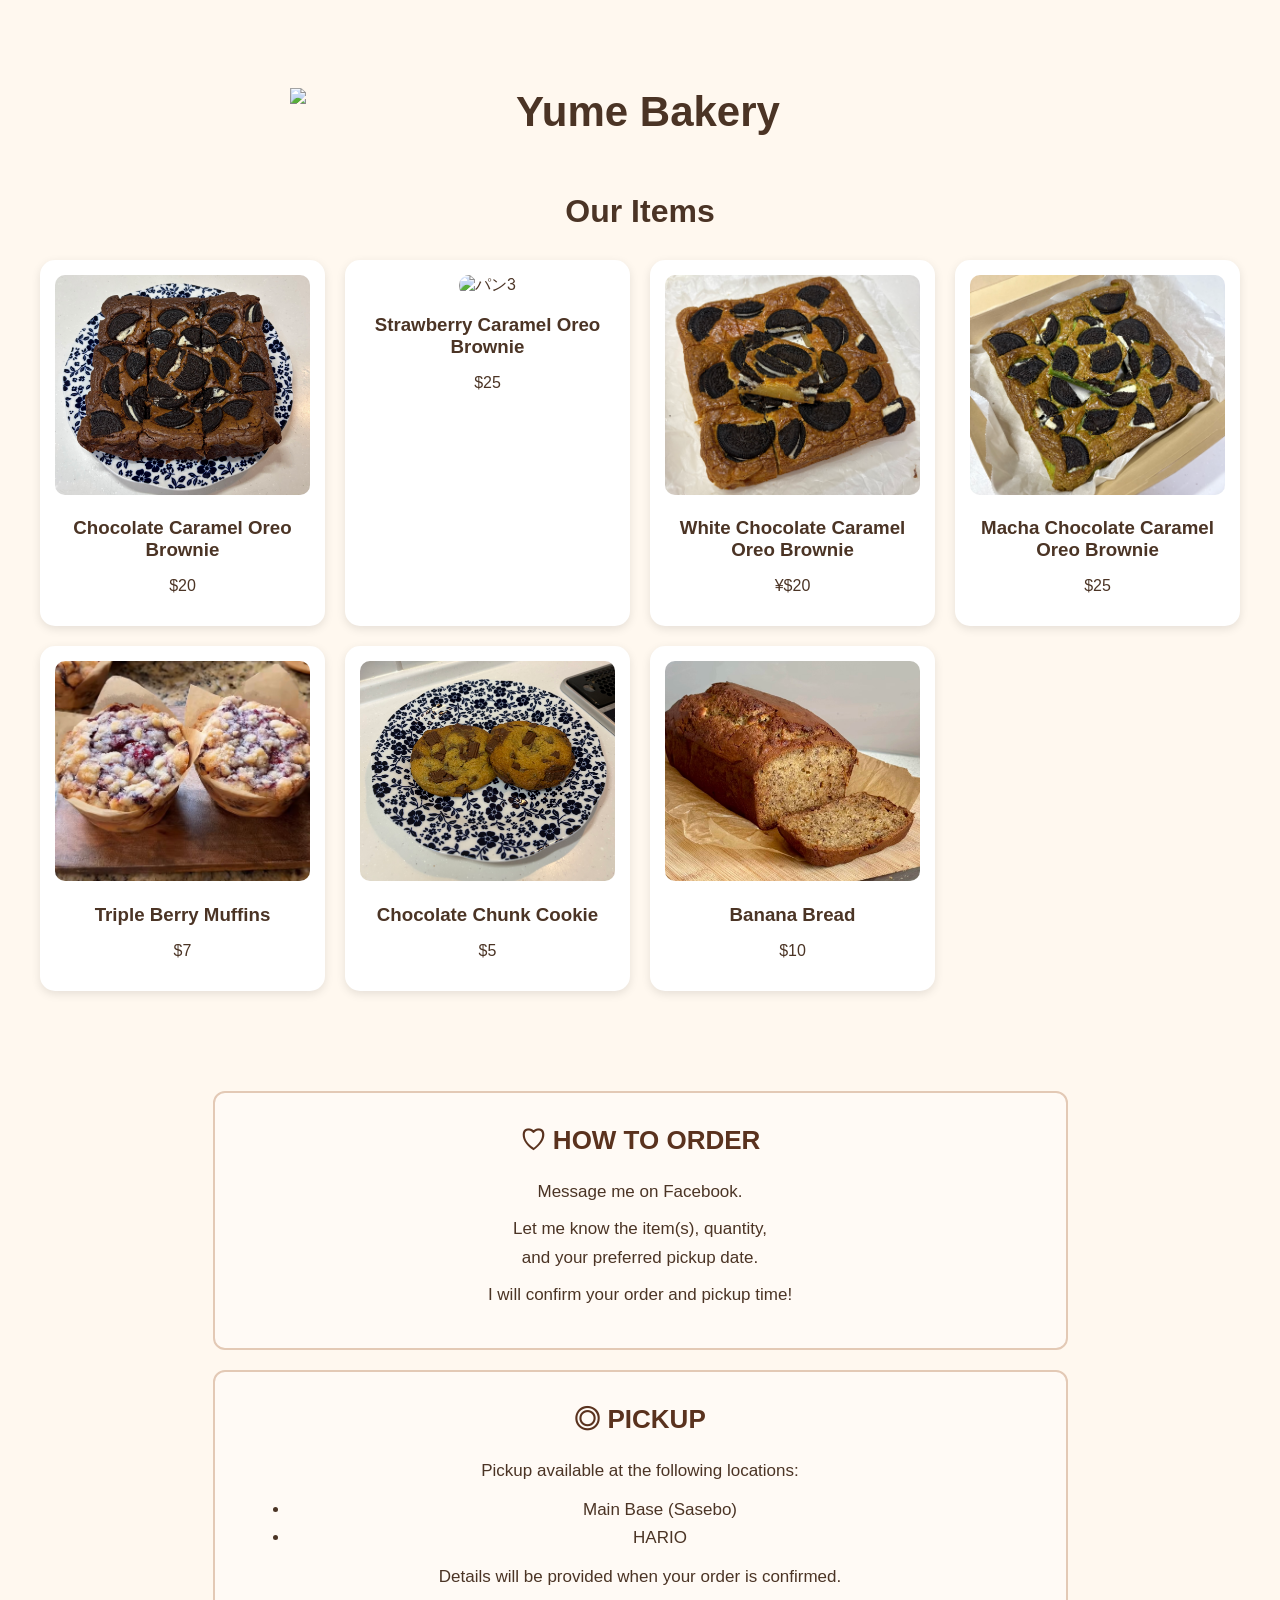
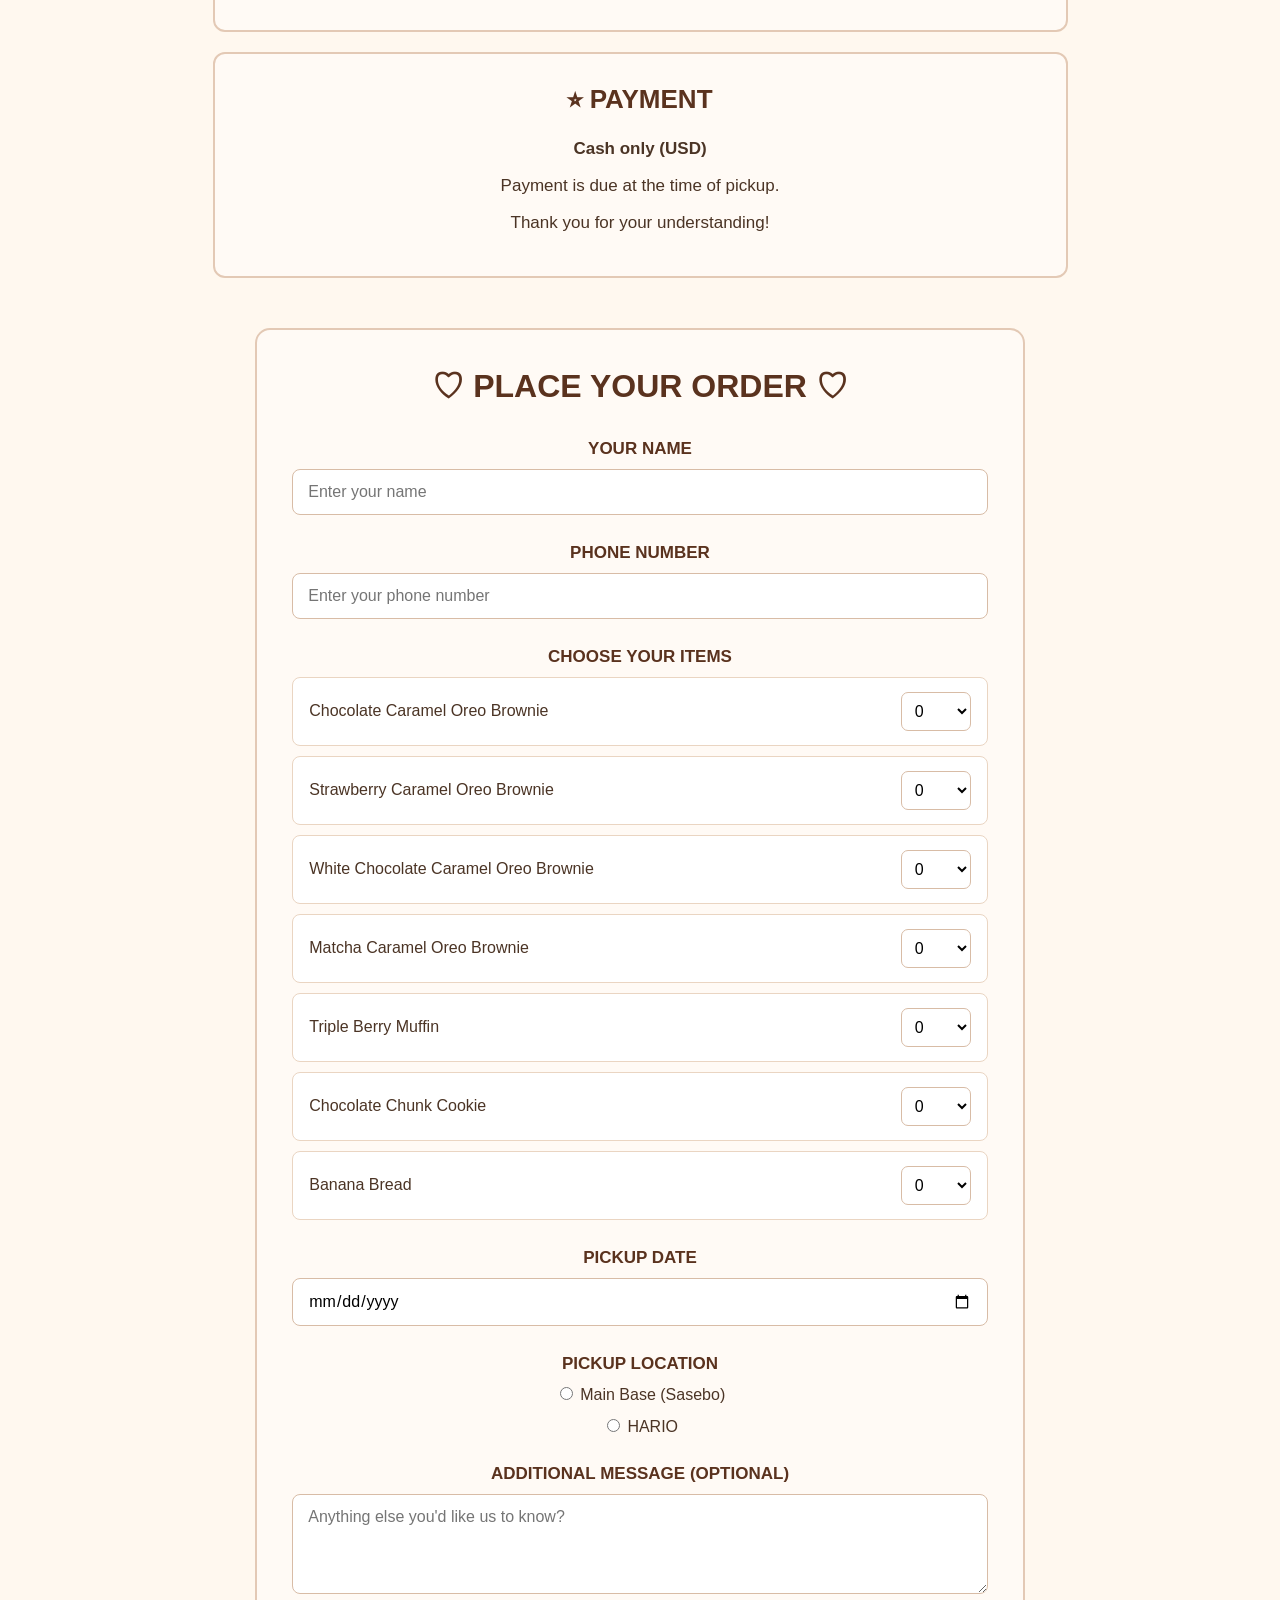
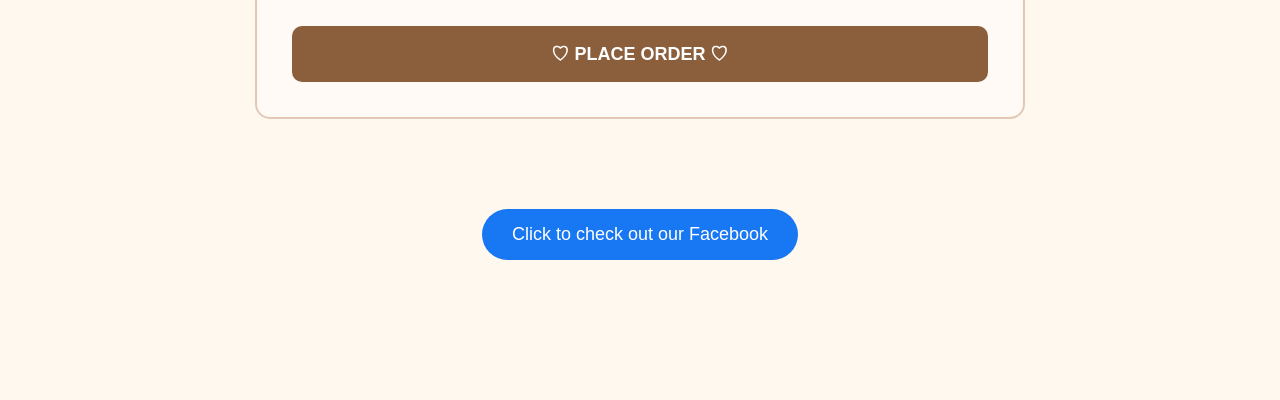
==== index.html @ b006ad9f "Add files via upload" ====
<!DOCTYPE html>

<html lang="ja">

<head>

    <meta charset="UTF-8">

    <meta name="viewport" content="width=device-width, initial-scale=1.0">

    <title>My Bakery</title>

    <!-- style.cssを読み込む -->
    <link rel="stylesheet" href="style.css">

</head>


<body>


    <!-- =====================
         お店のトップ
    ====================== -->

    <header>

        <h1>
             <img src="yume-logo.png" alt="Yume Bakery">
        </h1>
    </header>



    <!-- =====================
         商品一覧
    ====================== -->

    <section class="products">
        <section class="products">

            <h2>Our Items</h2>
        
            <div class="product-grid">
        
                <div class="product">
                    <img src="bread2-web.jpg" alt="パン2">
                    <h3>Chocolate Caramel Oreo Brownie</h3>
                    <p>$20</p>
                </div>
        
                <div class="product">
                    <img src="bread3-web.jpg" alt="パン3">
                    <h3>Strawberry Caramel Oreo Brownie</h3>
                    <p>$25</p>
                </div>
        
                <div class="product">
                    <img src="bread4-web.jpg" alt="パン4">
                    <h3>White Chocolate Caramel Oreo Brownie</h3>
                    <p>¥$20</p>
                </div>
        
                <div class="product">
                    <img src="bread5-web.jpg" alt="パン5">
                    <h3>Macha Chocolate Caramel Oreo Brownie</h3>
                    <p>$25</p>
                </div>

                 <div class="product">
                     <img src="bread6-web.jpg" alt="パン6">
                     <h3>Triple Berry Muffins</h3>
                     <p>$7</p>
                 </div>

                <div class="product">
                     <img src="bread7-web.jpg" alt="パン7">
                     <h3>Chocolate Chunk Cookie</h3>
                     <p>$5</p>
                 </div>

                <div class="product">
                     <img src="bread8-web.jpg" alt="パン8">
                     <h3>Banana Bread</h3>
                     <p>$10</p>
                 </div>
        
            </div>
        
        </section>

        <!-- =========================
     お店について・注文方法
========================== -->

<!-- =========================
     Order Information
========================= -->

<section class="order-info">


    <!-- HOW TO ORDER -->

    <section class="order-info">

    <div class="info-box">
        <h2>♡ HOW TO ORDER</h2>

        <p>Message me on Facebook.</p>
        <p>Let me know the item(s), quantity,<br>
        and your preferred pickup date.</p>
        <p>I will confirm your order and pickup time!</p>
    </div>

    <div class="info-box">
        <h2>◎ PICKUP</h2>

        <p>Pickup available at the following locations:</p>

        <ul>
            <li>Main Base (Sasebo)</li>
            <li>HARIO</li>
        </ul>

        <p>Details will be provided when your order is confirmed.</p>
    </div>

    <div class="info-box">
        <h2>⭐︎ PAYMENT</h2>

        <p><strong>Cash only (USD)</strong></p>
        <p>Payment is due at the time of pickup.</p>
        <p>Thank you for your understanding!</p>
    </div>

    <!-- =========================
     PLACE YOUR ORDER
========================= -->

<section class="order-form-section">

    <h2 class="order-form-title">♡ PLACE YOUR ORDER ♡</h2>

    <form class="order-form" action="https://formspree.io/f/xqpzboqq" method="POST">
        <input type="hidden" name="_next" value="https://yumebakery.netlify.app/thanks.html">
        <!-- Name -->
        <div class="form-group">
            <label for="customer-name">YOUR NAME</label>

            <input
                type="text"
                id="customer-name"
                name="customer-name"
                placeholder="Enter your name"
                required
            >
        </div>


        <!-- Phone -->
        <div class="form-group">
            <label for="phone">PHONE NUMBER</label>

            <input
                type="tel"
                id="phone"
                name="phone"
                placeholder="Enter your phone number"
                required
            >
        </div>


        <!-- Products -->
        <div class="form-group">

            <label>CHOOSE YOUR ITEMS</label>

            <div class="product-order">

                <!-- 1 -->
                <div class="order-item">
                    <span>
                        Chocolate Caramel Oreo Brownie
                    </span>

                    <select name="chocolate-caramel-oreo-brownie">
                        <option value="0">0</option>
                        <option value="1">1</option>
                        <option value="2">2</option>
                        <option value="3">3</option>
                        <option value="4">4</option>
                        <option value="5">5</option>
                        <option value="6">6</option>
                        <option value="7">7</option>
                        <option value="8">8</option>
                        <option value="9">9</option>
                        <option value="10">10</option>
                    </select>
                </div>


                <!-- 2 -->
                <div class="order-item">
                    <span>
                        Strawberry Caramel Oreo Brownie
                    </span>

                    <select name="strawberry-caramel-oreo-brownie">
                        <option value="0">0</option>
                        <option value="1">1</option>
                        <option value="2">2</option>
                        <option value="3">3</option>
                        <option value="4">4</option>
                        <option value="5">5</option>
                        <option value="6">6</option>
                        <option value="7">7</option>
                        <option value="8">8</option>
                        <option value="9">9</option>
                        <option value="10">10</option>
                    </select>
                </div>


                <!-- 3 -->
                <div class="order-item">
                    <span>
                        White Chocolate Caramel Oreo Brownie
                    </span>

                    <select name="white-chocolate-caramel-oreo-brownie">
                        <option value="0">0</option>
                        <option value="1">1</option>
                        <option value="2">2</option>
                        <option value="3">3</option>
                        <option value="4">4</option>
                        <option value="5">5</option>
                        <option value="6">6</option>
                        <option value="7">7</option>
                        <option value="8">8</option>
                        <option value="9">9</option>
                        <option value="10">10</option>
                    </select>
                </div>


                <!-- 4 -->
                <div class="order-item">
                    <span>
                        Matcha Caramel Oreo Brownie
                    </span>

                    <select name="matcha-caramel-oreo-brownie">
                        <option value="0">0</option>
                        <option value="1">1</option>
                        <option value="2">2</option>
                        <option value="3">3</option>
                        <option value="4">4</option>
                        <option value="5">5</option>
                        <option value="6">6</option>
                        <option value="7">7</option>
                        <option value="8">8</option>
                        <option value="9">9</option>
                        <option value="10">10</option>
                    </select>
                </div>


                <!-- 5 -->
                <div class="order-item">
                    <span>
                        Triple Berry Muffin
                    </span>

                    <select name="triple-berry-muffin">
                        <option value="0">0</option>
                        <option value="1">1</option>
                        <option value="2">2</option>
                        <option value="3">3</option>
                        <option value="4">4</option>
                        <option value="5">5</option>
                        <option value="6">6</option>
                        <option value="7">7</option>
                        <option value="8">8</option>
                        <option value="9">9</option>
                        <option value="10">10</option>
                    </select>
                </div>


                <!-- 6 -->
                <div class="order-item">
                    <span>
                        Chocolate Chunk Cookie
                    </span>

                    <select name="chocolate-chunk-cookie">
                        <option value="0">0</option>
                        <option value="1">1</option>
                        <option value="2">2</option>
                        <option value="3">3</option>
                        <option value="4">4</option>
                        <option value="5">5</option>
                        <option value="6">6</option>
                        <option value="7">7</option>
                        <option value="8">8</option>
                        <option value="9">9</option>
                        <option value="10">10</option>
                    </select>
                </div>


                <!-- 7 -->
                <div class="order-item">
                    <span>
                        Banana Bread
                    </span>

                    <select name="banana-bread">
                        <option value="0">0</option>
                        <option value="1">1</option>
                        <option value="2">2</option>
                        <option value="3">3</option>
                        <option value="4">4</option>
                        <option value="5">5</option>
                        <option value="6">6</option>
                        <option value="7">7</option>
                        <option value="8">8</option>
                        <option value="9">9</option>
                        <option value="10">10</option>
                    </select>
                </div>

            </div>
        </div>


        <!-- Pickup Date -->
        <div class="form-group">

            <label for="pickup-date">
                PICKUP DATE
            </label>

            <input
                type="date"
                id="pickup-date"
                name="pickup-date"
                required
            >

        </div>


        <!-- Pickup Location -->
        <div class="form-group">

            <label>
                PICKUP LOCATION
            </label>

            <div class="location-options">

                <label>
                    <input
                        type="radio"
                        name="pickup-location"
                        value="Main Base (Sasebo)"
                        required
                    >
                    Main Base (Sasebo)
                </label>

                <label>
                    <input
                        type="radio"
                        name="pickup-location"
                        value="HARIO"
                    >
                    HARIO
                </label>

            </div>

        </div>


        <!-- Message -->
        <div class="form-group">

            <label for="message">
                ADDITIONAL MESSAGE (OPTIONAL)
            </label>

            <textarea
                id="message"
                name="message"
                rows="4"
                placeholder="Anything else you'd like us to know?"
            ></textarea>

        </div>


        <!-- Submit -->
        <button
            type="submit"
            class="order-submit-button"
        >
            ♡ PLACE ORDER ♡
        </button>

    </form>

</section>

</section>

</div>


        <!-- Facebook -->

        <a
            href="https://www.facebook.com/1BxWvFhLKN/?mibextid=wwXlfr"
            target="_blank"
            class="facebook"
        >
            Click to check out our Facebook
        </a>


    </section>

<script>
const form = document.querySelector(".order-form");

form.addEventListener("submit", async function(event) {
    event.preventDefault();

    const formData = new FormData(form);

    const response = await fetch(form.action, {
        method: "POST",
        body: formData,
        headers: {
            "Accept": "application/json"
        }
    });

    if (response.ok) {
        window.location.href = "https://yumebakery.netlify.app/thanks.html";
    } else {
        alert("Something went wrong. Please try again.");
    }
});
</script>
</body>

</html>
---- style.css ----
/* =========================
   ベーカリー全体
========================= */

body {
    margin: 0;
    font-family: Arial, sans-serif;
    background-color: #fff8ef;
    color: #4b3425;
}


/* =========================
   ヘッダー
========================= */

header {
    text-align: center;
    padding: 60px 20px 40px;
}

h1 {
    font-size: 42px;
    margin-bottom: 10px;
}

.subtitle {
    font-size: 18px;
}


/* =========================
   パンの商品一覧
========================= */

.products {
    padding: 50px 20px;
    text-align: center;
}

.products h2 {
    font-size: 32px;
    margin-bottom: 30px;
}


/* パンを横に並べる */

.product-grid {
    display: grid;
    grid-template-columns: repeat(4, 1fr);
    gap: 20px;
    max-width: 1200px;
    margin: 0 auto;
}


/* 1つの商品 */

.product {
    background-color: white;
    padding: 15px;
    border-radius: 15px;
    box-shadow: 0 3px 10px rgba(0, 0, 0, 0.1);
}


/* 商品写真 */

.product img {
    width: 100%;
    height: 220px;
    object-fit: cover;
    border-radius: 10px;
}


/* 商品名 */

.product h3 {
    margin-bottom: 5px;
}


/* =========================
   Facebookボタン
========================= */

.facebook {
    display: inline-block;
    margin: 40px 0;
    padding: 15px 30px;
    background-color: #1877f2;
    color: white;
    text-decoration: none;
    border-radius: 30px;
    font-size: 18px;
}

.facebook:hover {
    opacity: 0.8;
}


/* =========================
   スマホ用
========================= */

@media (max-width: 700px) {

    h1 {
        font-size: 32px;
    }

    .product-grid {
        grid-template-columns: 1fr;
    }

    .product img {
        height: auto;
    }

 /* =========================
   HOW TO ORDER / PICKUP / PAYMENT
========================= */

/* ===== Order Information ===== */

.order-info {
    width: 90%;
    max-width: 950px;
    margin: 50px auto;
}

/* 四角い枠 */
.order-info .info-box {
    display: block;

    width: 100%;
    box-sizing: border-box;

    background: #fffaf5;

    border: 2px solid #e3c9b5;
    border-radius: 12px;

    padding: 28px 35px;
    margin: 18px 0;
}

/* 見出し */
.order-info .info-box h2 {
    margin: 0 0 18px 0;

    color: #5a321e;
    font-size: 25px;
}

/* 文章 */
.order-info .info-box p {
    color: #4b3425;
    font-size: 17px;
    line-height: 1.7;
    margin: 8px 0;
}

/* 箇条書き */
.order-info .info-box ul {
    margin: 10px 0;
}

.order-info .info-box li {
    color: #4b3425;
    font-size: 17px;
    line-height: 1.7;
}

/* スマホ */
@media (max-width: 700px) {

    .order-info {
        width: 92%;
    }

    .order-info .info-box {
        padding: 22px 20px;
    }

    .order-info .info-box h2 {
        font-size: 21px;
    }

    .order-info .info-box p,
    .order-info .info-box li {
        font-size: 16px;
    }
}
}

/* ===== YUME BAKERY ORDER BOX ===== */

.order-info {
    width: 90%;
    max-width: 950px;
    margin: 50px auto;
}

.order-info .info-box {
    width: 100%;
    box-sizing: border-box;

    background: #fffaf5;

    border: 2px solid #e3c9b5 !important;
    border-radius: 12px;

    padding: 30px 35px;
    margin: 20px 0;
}

.order-info .info-box h2 {
    margin: 0 0 20px 0;

    color: #5a321e;
    font-size: 26px;
}

.order-info .info-box p {
    color: #4b3425;
    font-size: 17px;
    line-height: 1.7;
    margin: 8px 0;
}

.order-info .info-box ul {
    margin: 10px 0;
}

.order-info .info-box li {
    color: #4b3425;
    font-size: 17px;
    line-height: 1.7;
}


/* スマホ */

@media (max-width: 700px) {

    .order-info {
        width: 92%;
    }

    .order-info .info-box {
        padding: 22px 20px;
    }

    .order-info .info-box h2 {
        font-size: 21px;
    }

    .order-info .info-box p,
    .order-info .info-box li {
        font-size: 16px;
    }
}

/* Yume Bakery ロゴの大きさ */
     header h1 img {
         width: 60%;
         max-width: 700px;
         height: auto;
         display: block;
         margin: 0 auto;
     }

/* Welcome と Our Items の間を調整 */
     header {
         padding-bottom: 0;
     }

     .subtitle {
         margin-bottom: -40px;
     }

     .products {
         margin-top: -40px;
     }

     /* =========================
   PLACE YOUR ORDER
========================= */

.order-form-section {
    width: 90%;
    max-width: 950px;

    margin: 50px auto;
    padding: 35px;

    box-sizing: border-box;

    background: #fffaf5;

    border: 2px solid #e3c9b5;
    border-radius: 15px;
}


/* タイトル */

.order-form-title {
    text-align: center;

    color: #5a321e;

    font-size: 28px;

    margin-top: 0;
    margin-bottom: 35px;
}


/* 各入力部分 */

.form-group {
    margin-bottom: 28px;
}


/* ラベル */

.form-group > label {
    display: block;

    color: #5a321e;

    font-size: 17px;
    font-weight: bold;

    margin-bottom: 10px;
}


/* 名前・電話番号・日付 */

.form-group input[type="text"],
.form-group input[type="tel"],
.form-group input[type="date"],
.form-group textarea {

    width: 100%;

    box-sizing: border-box;

    padding: 13px 15px;

    border: 1px solid #d8bca6;
    border-radius: 8px;

    background: white;

    font-size: 16px;

    font-family: inherit;
}


/* 商品一覧 */

.product-order {
    display: flex;

    flex-direction: column;

    gap: 10px;
}


/* 商品1個分 */

.order-item {

    display: flex;

    justify-content: space-between;
    align-items: center;

    gap: 20px;

    padding: 14px 16px;

    background: white;

    border: 1px solid #ead5c2;
    border-radius: 8px;

    box-sizing: border-box;
}


/* 商品名 */

.order-item span {

    color: #4b3425;

    font-size: 16px;

    line-height: 1.4;
}


/* 個数 */

.order-item select {

    min-width: 70px;

    padding: 9px;

    border: 1px solid #d8bca6;
    border-radius: 7px;

    background: white;

    font-size: 16px;
}


/* Pickup場所 */

.location-options {

    display: flex;

    flex-direction: column;

    gap: 12px;
}

.location-options label {

    color: #4b3425;

    font-size: 16px;
}


/* 送信ボタン */

.order-submit-button {

    display: block;

    width: 100%;

    padding: 16px;

    border: none;

    border-radius: 10px;

    background: #8b5e3c;

    color: white;

    font-size: 18px;

    font-weight: bold;

    cursor: pointer;

    font-family: inherit;
}


/* マウスを乗せたとき */

.order-submit-button:hover {

    opacity: 0.85;
}


/* スマホ */

@media (max-width: 700px) {

    .order-form-section {

        width: 92%;

        padding: 22px 18px;

    }

    .order-form-title {

        font-size: 23px;

    }

    .order-item {

        align-items: flex-start;

        flex-direction: column;

        gap: 10px;

    }

    .order-item select {

        width: 100%;

    }

}
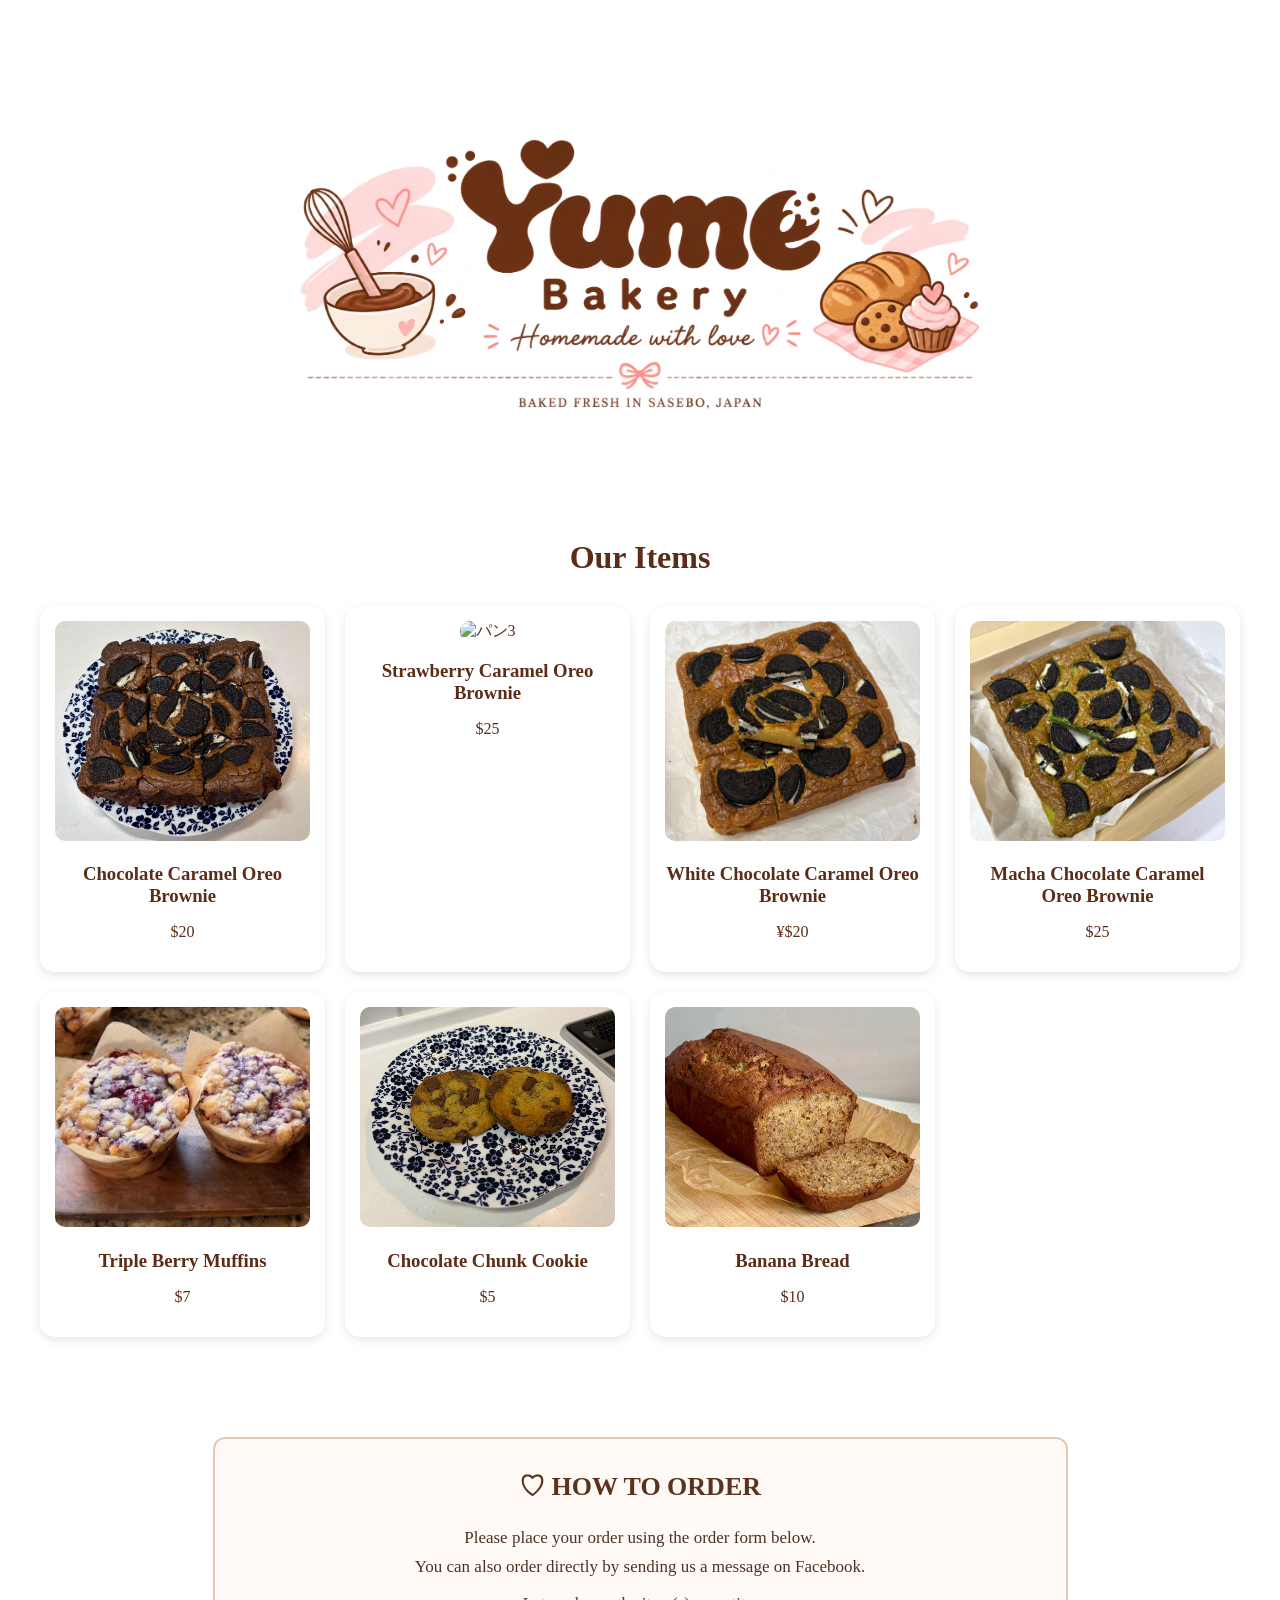
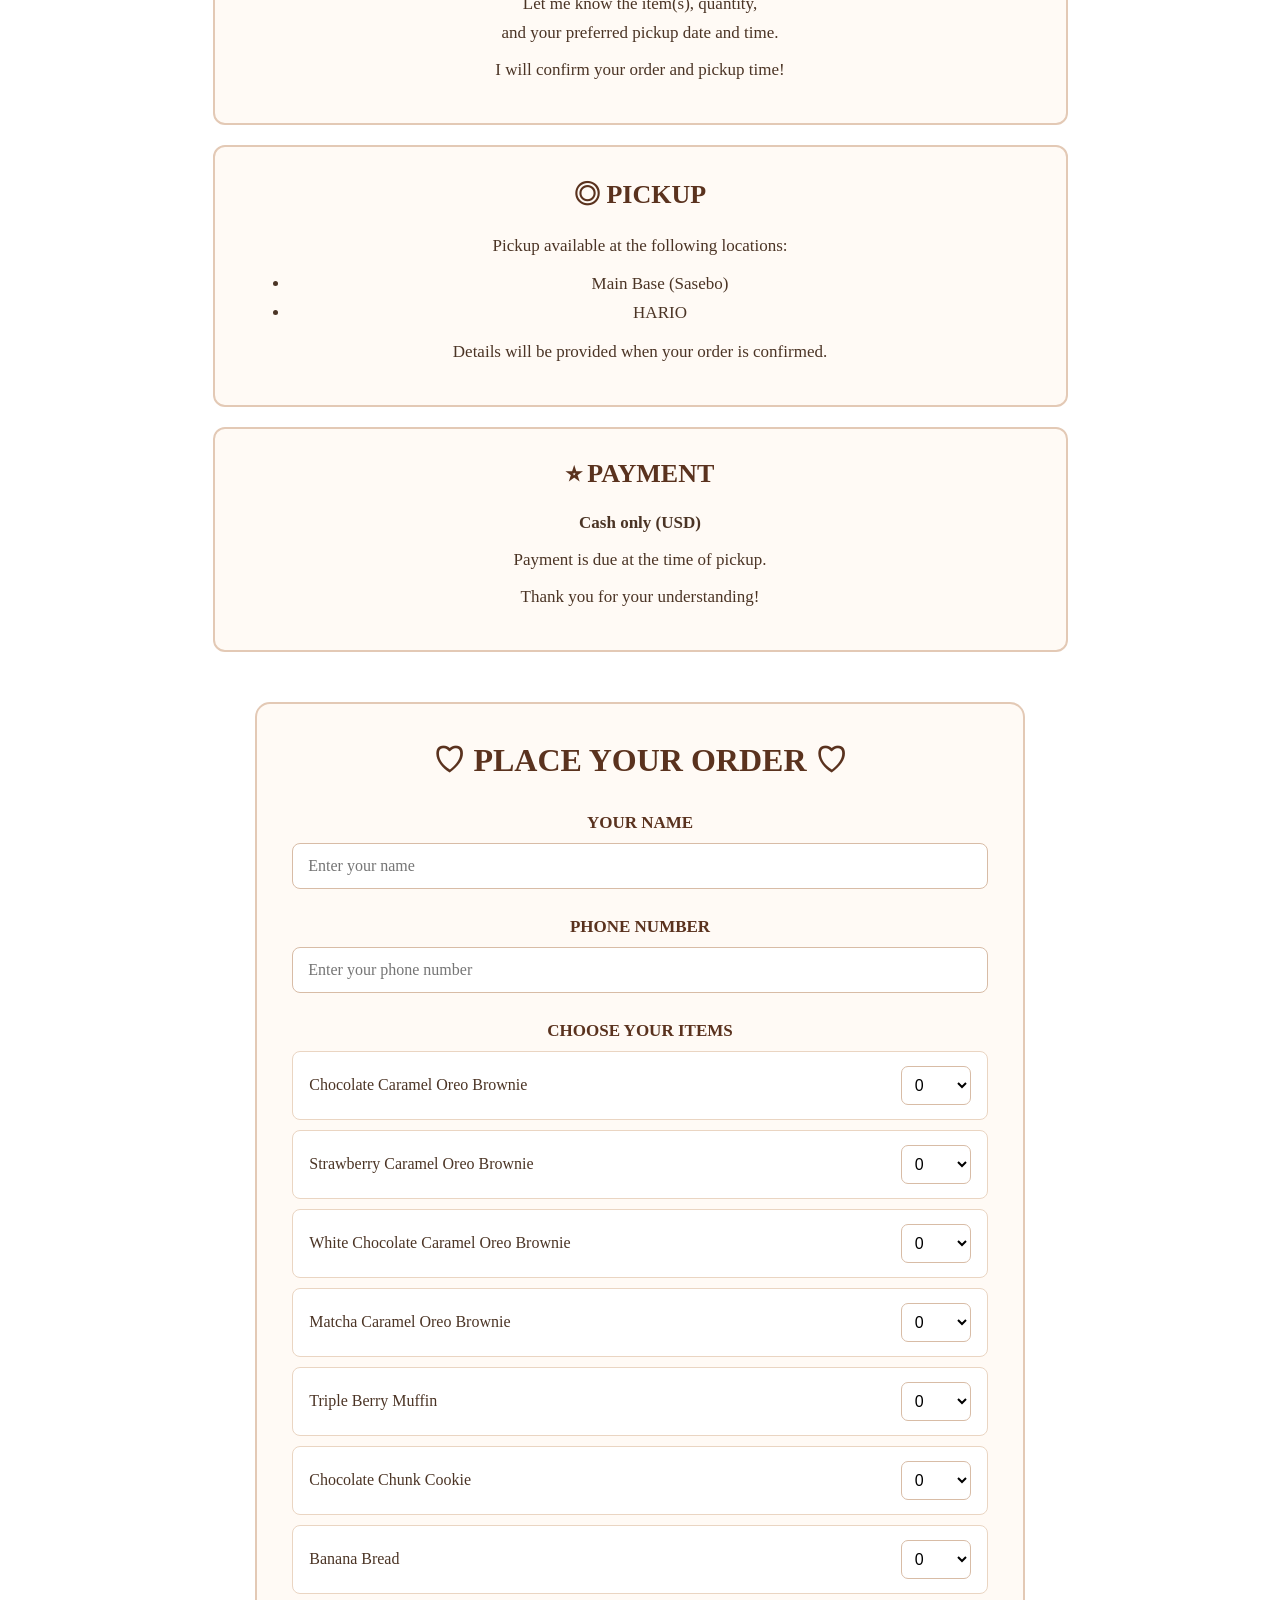
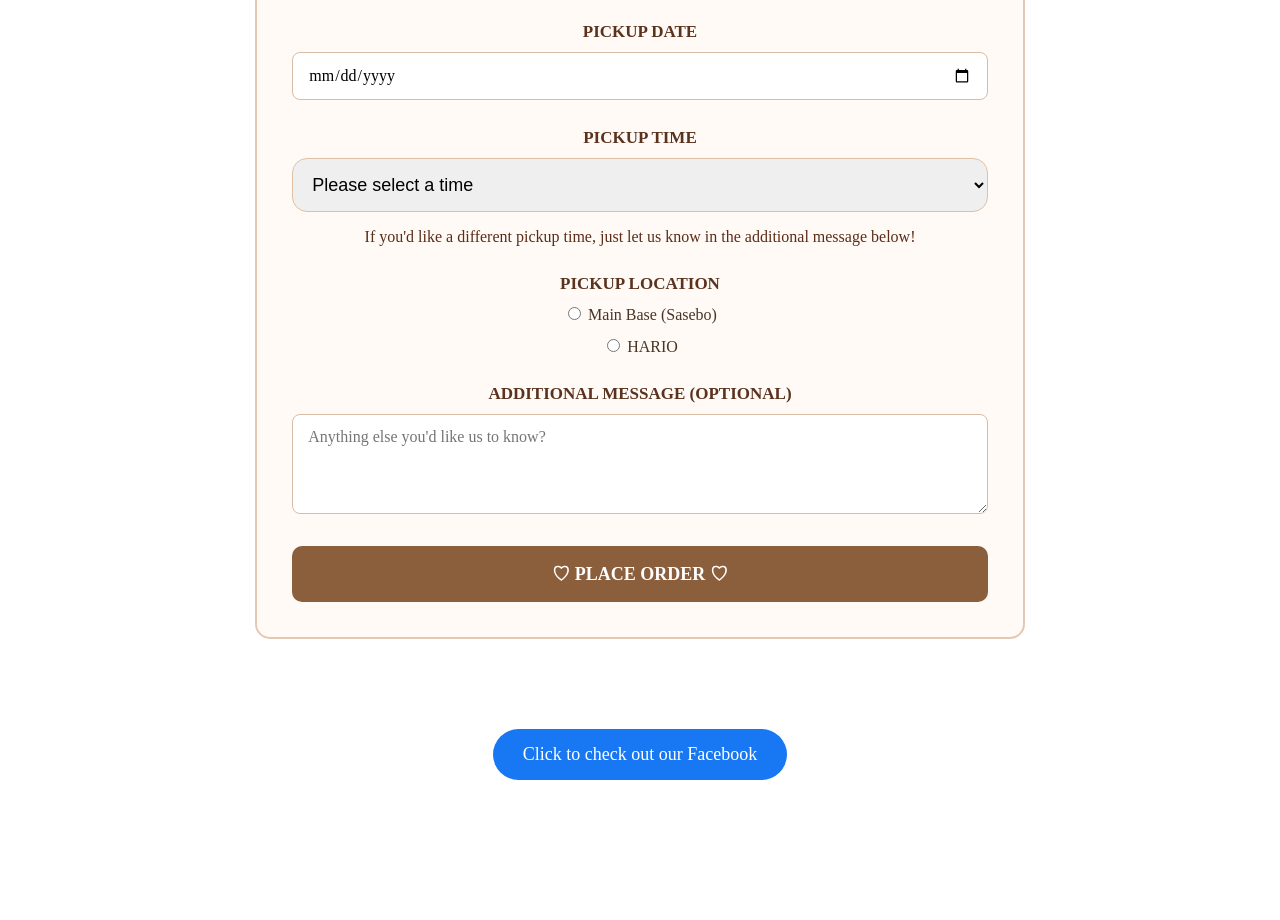
==== commit 9fcebb4d: "Add files via upload" ====
--- a/index.html
+++ b/index.html
@@ -107,9 +107,10 @@
     <div class="info-box">
         <h2>♡ HOW TO ORDER</h2>
 
-        <p>Message me on Facebook.</p>
+        <p>Please place your order using the order form below. <br>You can also order directly by sending us a message on Facebook.
+            </p>
         <p>Let me know the item(s), quantity,<br>
-        and your preferred pickup date.</p>
+        and your preferred pickup date and time.</p>
         <p>I will confirm your order and pickup time!</p>
     </div>
 
@@ -349,6 +350,34 @@
                 name="pickup-date"
                 required
             >
+
+        </div>
+
+        <!-- Pickup Time -->
+        <div class="form-group">
+
+            <label for="pickup-time">
+                PICKUP TIME
+            </label>
+
+            <select
+                id="pickup-time"
+                name="pickup-time"
+                required
+            >
+                <option value="">Please select a time</option>
+                <option value="12:00">12:00 PM</option>
+                <option value="12:30">12:30 PM</option>
+                <option value="13:00">1:00 PM</option>
+                <option value="13:30">1:30 PM</option>
+                <option value="14:00">2:00 PM</option>
+                <option value="14:30">2:30 PM</option>
+                <option value="15:00">3:00 PM</option>
+            </select>
+
+            <p class="time-note">
+                If you'd like a different pickup time, just let us know in the additional message below!
+            </p>
 
         </div>
 
--- a/style.css
+++ b/style.css
@@ -4,11 +4,11 @@
 
 body {
     margin: 0;
-    font-family: Arial, sans-serif;
-    background-color: #fff8ef;
-    color: #4b3425;
-}
-
+    background-image: url("background.png");
+    background-size: 600px auto;
+    background-repeat: repeat;
+    color: #5b2c18;
+}
 
 /* =========================
    ヘッダー
@@ -517,4 +517,14 @@
 
     }
 
+}
+
+/* Pickup Time */
+#pickup-time {
+    width: 100%;
+    padding: 15px;
+    font-size: 18px;
+    box-sizing: border-box;
+    border: 1px solid #dfc0a5;
+    border-radius: 15px;
 }
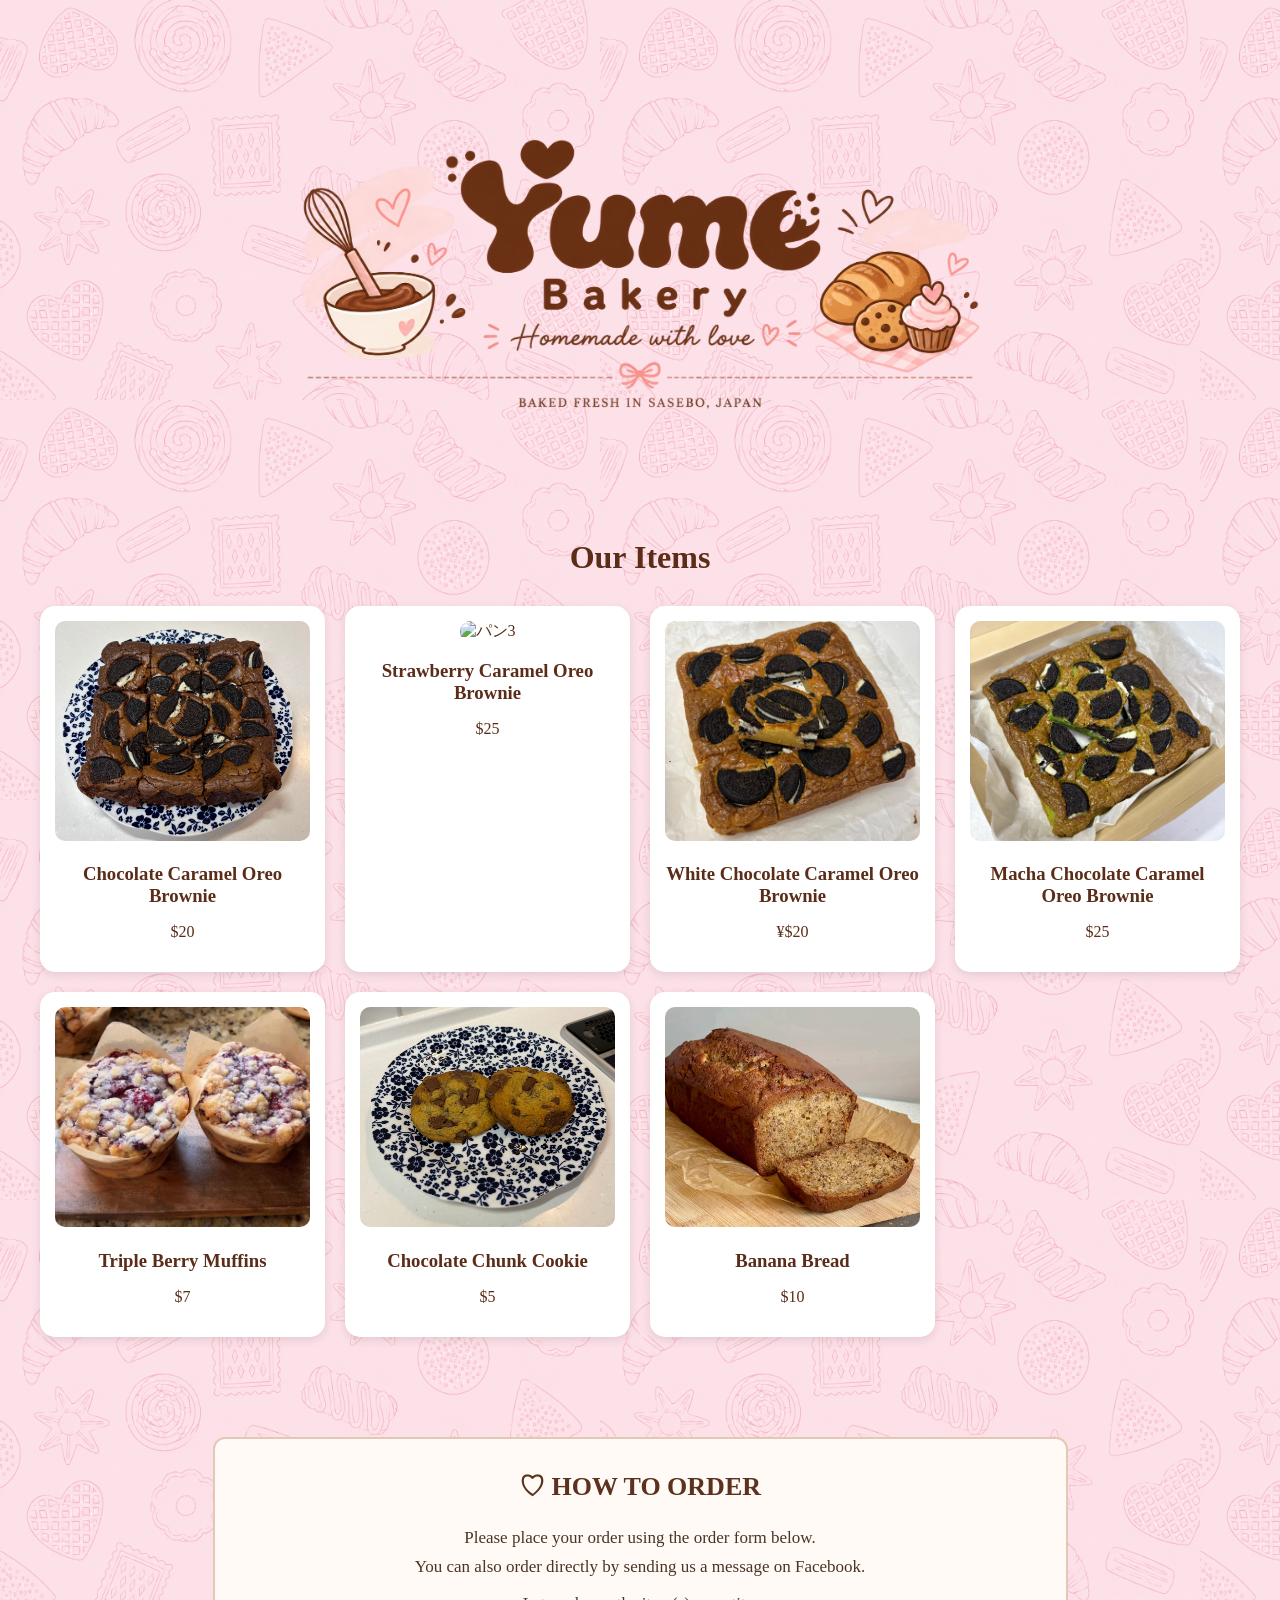
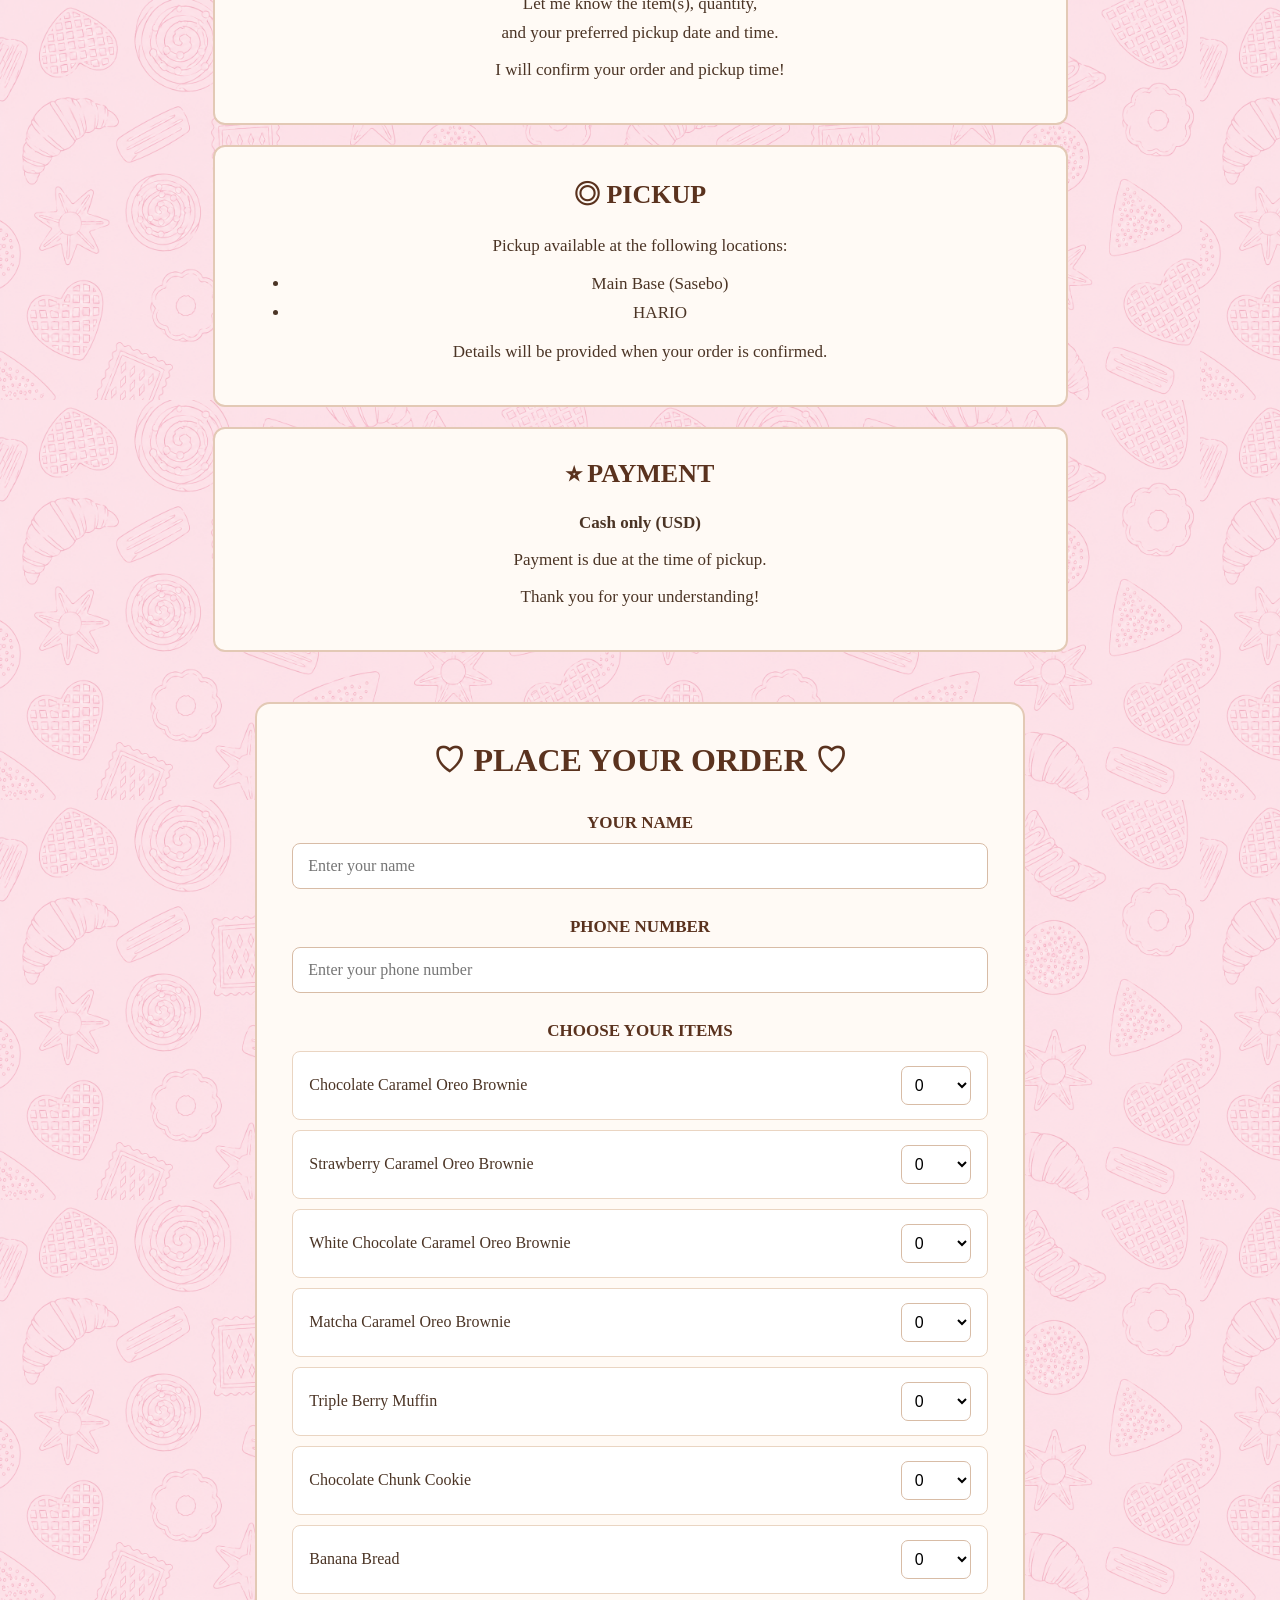
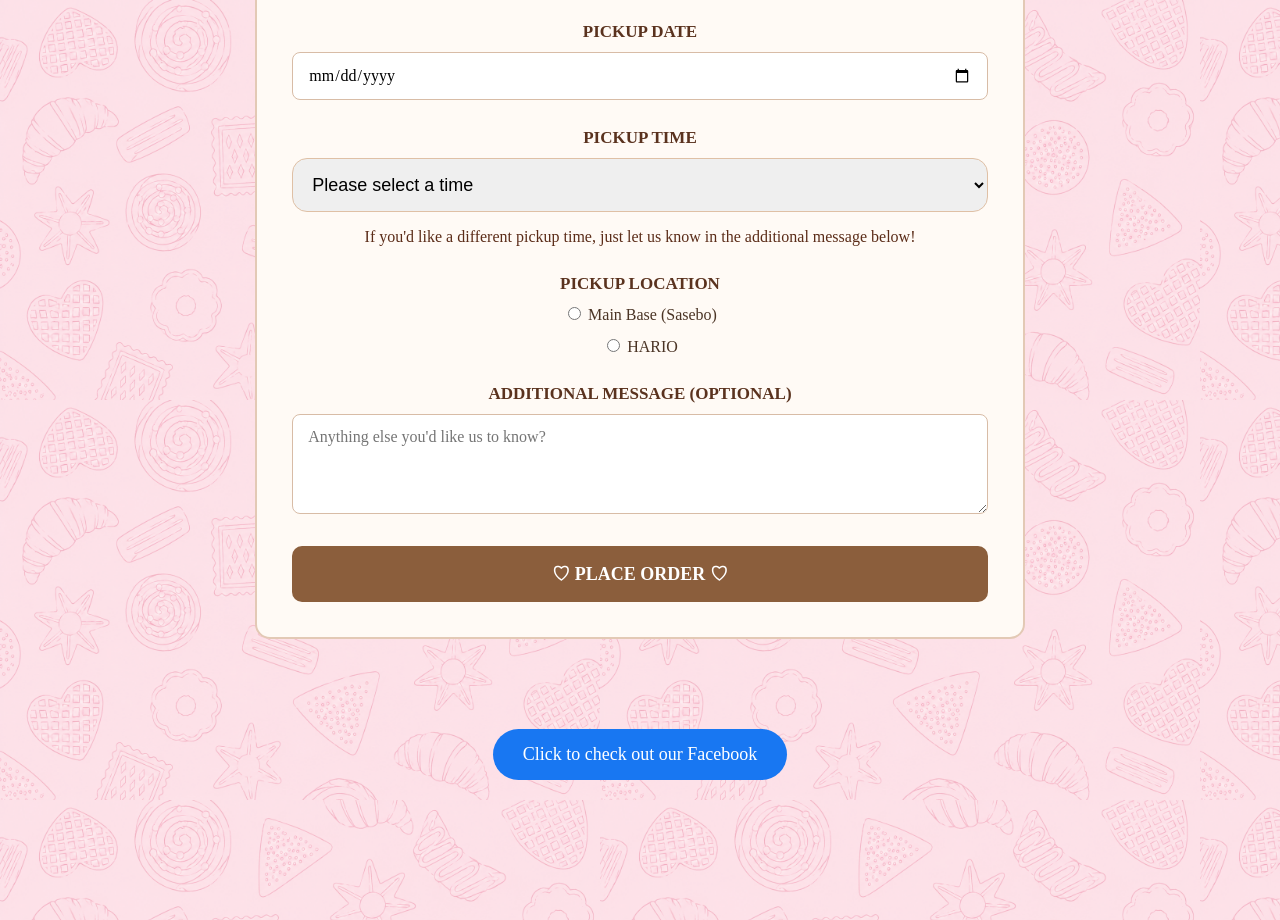
==== commit 0c9d65ec: "Add files via upload" ====
--- a/index.html
+++ b/index.html
@@ -479,7 +479,7 @@
     });
 
     if (response.ok) {
-        window.location.href = "https://yumebakery.netlify.app/thanks.html";
+        window.location.href = "https://yumebakery-japan.github.io/yumebakery/thanks.html";
     } else {
         alert("Something went wrong. Please try again.");
     }
--- a/style.css
+++ b/style.css
@@ -4,7 +4,7 @@
 
 body {
     margin: 0;
-    background-image: url("background.png");
+    background-image: url("background-new.png");
     background-size: 600px auto;
     background-repeat: repeat;
     color: #5b2c18;
@@ -527,4 +527,24 @@
     box-sizing: border-box;
     border: 1px solid #dfc0a5;
     border-radius: 15px;
+}
+
+/* スマホでフォームがはみ出さないようにする */
+input[type="date"],
+select,
+textarea {
+    box-sizing: border-box;
+    max-width: 100%;
+}
+input[type="date"] {
+    width: 100%;
+    box-sizing: border-box;
+}
+
+/* スマホ用：ロゴを少し大きくする */
+@media (max-width: 600px) {
+    header h1 img {
+        width: 80%;
+        max-width: 500px;
+    }
 }
